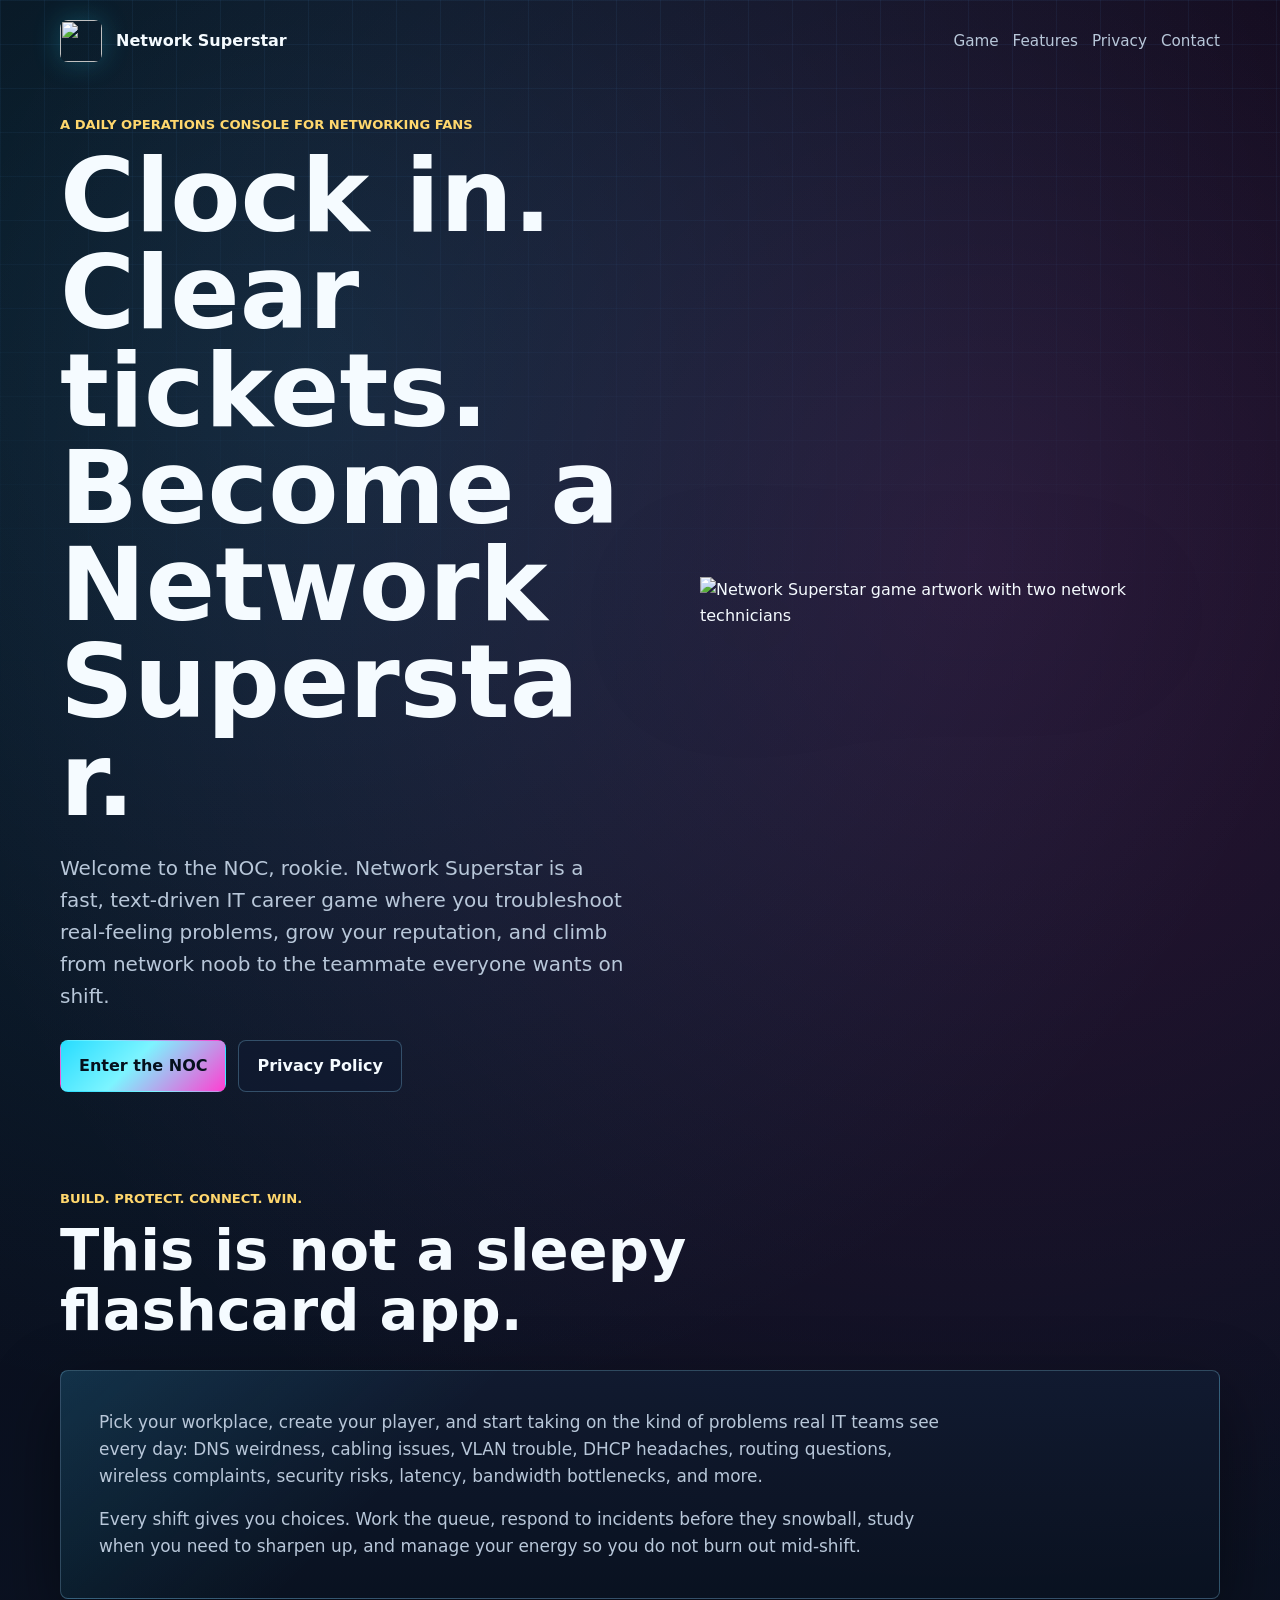
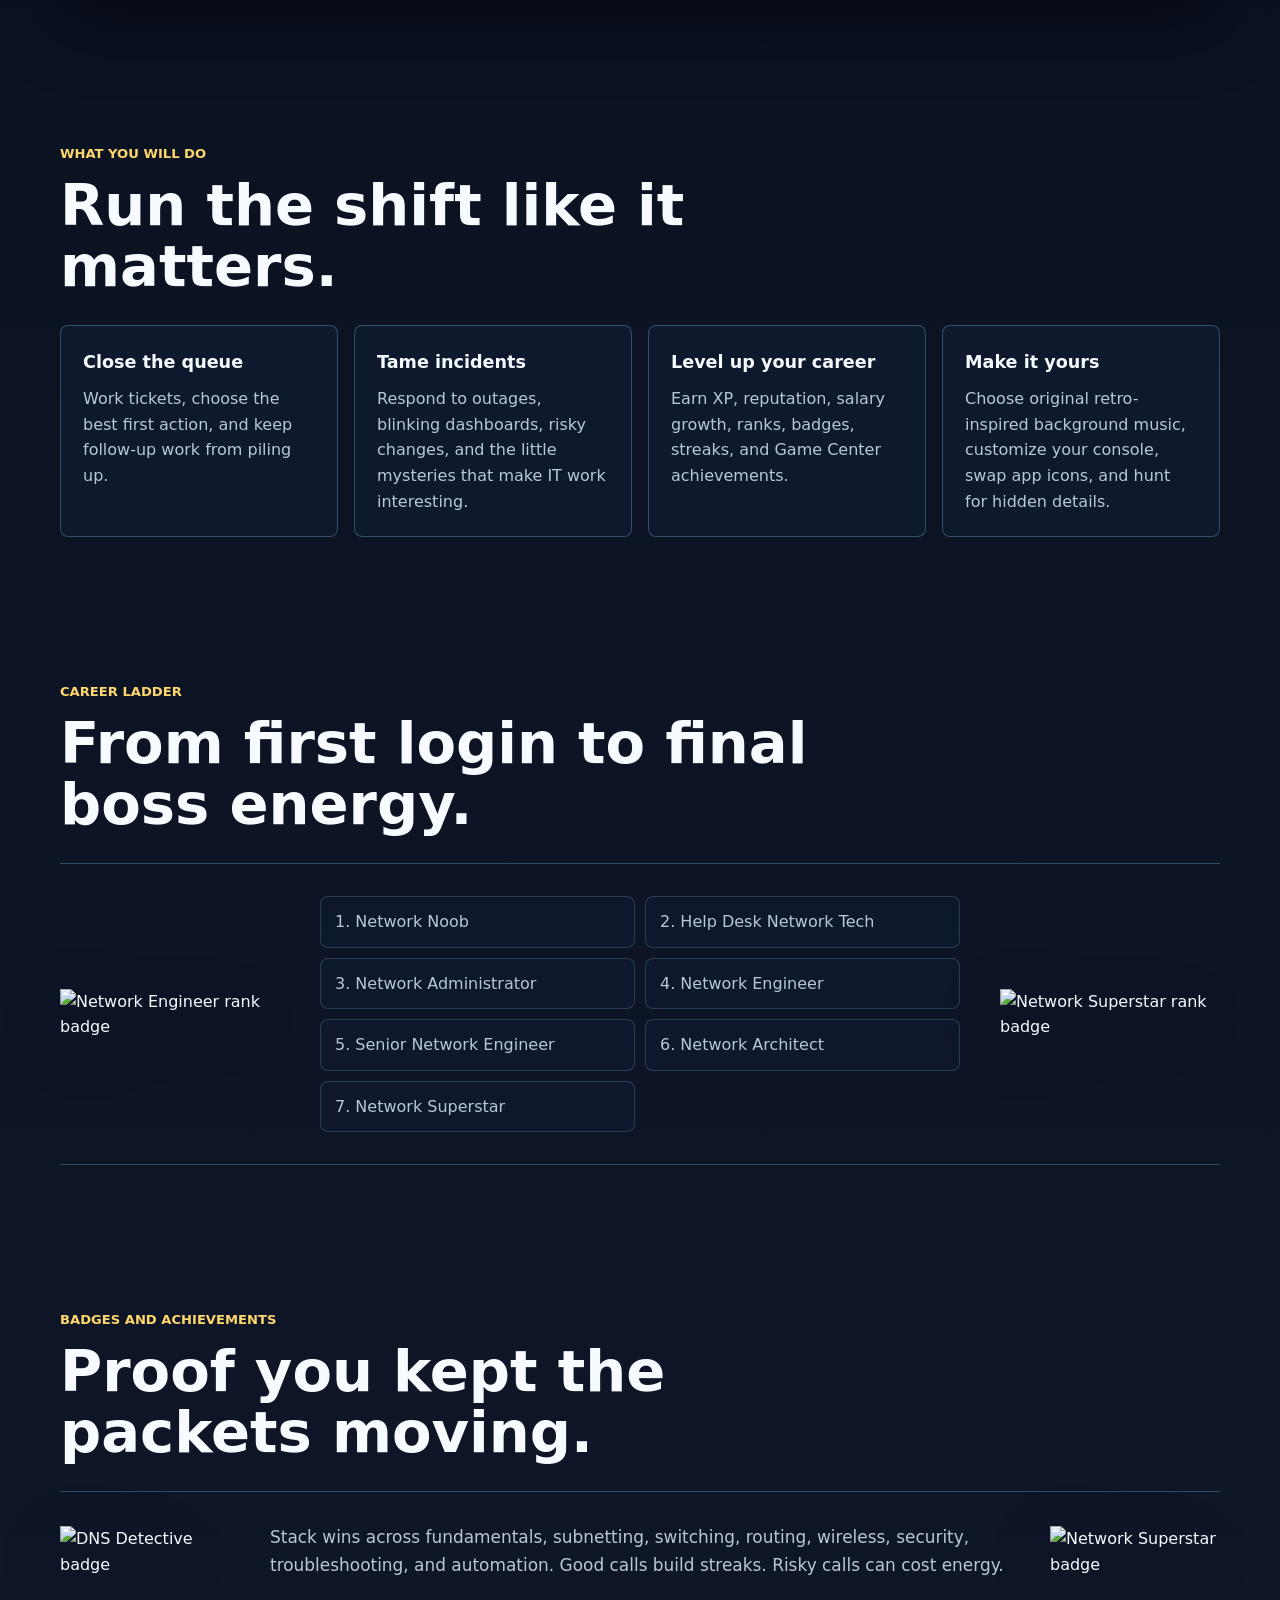
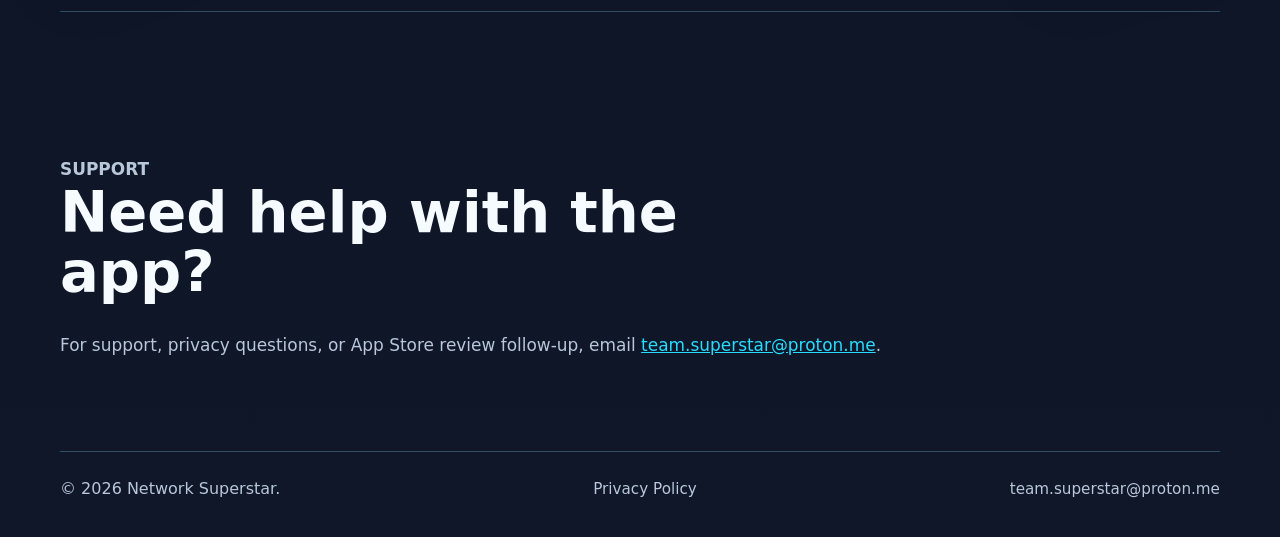
==== index.html @ b80a2f98 "First post!" ====
<!doctype html>
<html lang="en">
  <head>
    <meta charset="utf-8">
    <meta name="viewport" content="width=device-width, initial-scale=1">
    <title>Network Superstar</title>
    <meta
      name="description"
      content="Network Superstar is a fast IT career game about tickets, incidents, networking skills, ranks, badges, and becoming the teammate everyone wants on shift."
    >
    <meta name="theme-color" content="#070a16">
    <meta property="og:title" content="Network Superstar">
    <meta property="og:description" content="Clock in, clear tickets, tame incidents, and level up from network noob to Network Superstar.">
    <meta property="og:image" content="/assets/nss_loading_screen.png">
    <link rel="icon" href="/assets/app-icon.png">
    <link rel="stylesheet" href="/styles.css">
  </head>
  <body>
    <header class="site-header">
      <a class="brand" href="/" aria-label="Network Superstar home">
        <img src="/assets/app-icon.png" alt="" class="brand-icon">
        <span>Network Superstar</span>
      </a>
      <nav aria-label="Primary navigation">
        <a href="#game">Game</a>
        <a href="#features">Features</a>
        <a href="/privacy">Privacy</a>
        <a href="mailto:team.superstar@proton.me">Contact</a>
      </nav>
    </header>

    <main>
      <section class="hero" aria-labelledby="hero-title">
        <div class="hero-copy">
          <p class="eyebrow">A daily operations console for networking fans</p>
          <h1 id="hero-title">Clock in. Clear tickets. Become a Network Superstar.</h1>
          <p class="hero-lede">
            Welcome to the NOC, rookie. Network Superstar is a fast, text-driven IT career game where
            you troubleshoot real-feeling problems, grow your reputation, and climb from network noob
            to the teammate everyone wants on shift.
          </p>
          <div class="hero-actions" aria-label="Page actions">
            <a class="button primary" href="#game">Enter the NOC</a>
            <a class="button secondary" href="/privacy">Privacy Policy</a>
          </div>
        </div>
        <div class="hero-art" aria-label="Network Superstar artwork">
          <img src="/assets/nss_loading_screen.png" alt="Network Superstar game artwork with two network technicians">
        </div>
      </section>

      <section id="game" class="section intro-section" aria-labelledby="game-title">
        <div class="section-heading">
          <p class="eyebrow">Build. Protect. Connect. Win.</p>
          <h2 id="game-title">This is not a sleepy flashcard app.</h2>
        </div>
        <div class="console-panel">
          <p>
            Pick your workplace, create your player, and start taking on the kind of problems real IT
            teams see every day: DNS weirdness, cabling issues, VLAN trouble, DHCP headaches, routing
            questions, wireless complaints, security risks, latency, bandwidth bottlenecks, and more.
          </p>
          <p>
            Every shift gives you choices. Work the queue, respond to incidents before they snowball,
            study when you need to sharpen up, and manage your energy so you do not burn out mid-shift.
          </p>
        </div>
      </section>

      <section id="features" class="section" aria-labelledby="features-title">
        <div class="section-heading">
          <p class="eyebrow">What you will do</p>
          <h2 id="features-title">Run the shift like it matters.</h2>
        </div>
        <div class="feature-grid">
          <article class="feature-card">
            <h3>Close the queue</h3>
            <p>Work tickets, choose the best first action, and keep follow-up work from piling up.</p>
          </article>
          <article class="feature-card">
            <h3>Tame incidents</h3>
            <p>Respond to outages, blinking dashboards, risky changes, and the little mysteries that make IT work interesting.</p>
          </article>
          <article class="feature-card">
            <h3>Level up your career</h3>
            <p>Earn XP, reputation, salary growth, ranks, badges, streaks, and Game Center achievements.</p>
          </article>
          <article class="feature-card">
            <h3>Make it yours</h3>
            <p>Choose original retro-inspired background music, customize your console, swap app icons, and hunt for hidden details.</p>
          </article>
        </div>
      </section>

      <section class="section rank-section" aria-labelledby="rank-title">
        <div class="section-heading">
          <p class="eyebrow">Career ladder</p>
          <h2 id="rank-title">From first login to final boss energy.</h2>
        </div>
        <div class="rank-layout">
          <img src="/assets/rank-network-engineer.png" alt="Network Engineer rank badge">
          <ol class="rank-list">
            <li>Network Noob</li>
            <li>Help Desk Network Tech</li>
            <li>Network Administrator</li>
            <li>Network Engineer</li>
            <li>Senior Network Engineer</li>
            <li>Network Architect</li>
            <li>Network Superstar</li>
          </ol>
          <img src="/assets/rank-network-superstar.png" alt="Network Superstar rank badge">
        </div>
      </section>

      <section class="section badge-section" aria-labelledby="badges-title">
        <div class="section-heading">
          <p class="eyebrow">Badges and achievements</p>
          <h2 id="badges-title">Proof you kept the packets moving.</h2>
        </div>
        <div class="badge-row">
          <img src="/assets/badge-dns-detective.png" alt="DNS Detective badge">
          <div>
            <p>
              Stack wins across fundamentals, subnetting, switching, routing, wireless, security,
              troubleshooting, and automation. Good calls build streaks. Risky calls can cost energy.
            </p>
          </div>
          <img src="/assets/badge-network-superstar.png" alt="Network Superstar badge">
        </div>
      </section>

      <section class="section contact-section" aria-labelledby="contact-title">
        <div class="section-heading">
          <p class="eyebrow">Support</p>
          <h2 id="contact-title">Need help with the app?</h2>
        </div>
        <p>
          For support, privacy questions, or App Store review follow-up, email
          <a href="mailto:team.superstar@proton.me">team.superstar@proton.me</a>.
        </p>
      </section>
    </main>

    <footer class="site-footer">
      <span>&copy; 2026 Network Superstar.</span>
      <a href="/privacy">Privacy Policy</a>
      <a href="mailto:team.superstar@proton.me">team.superstar@proton.me</a>
    </footer>
  </body>
</html>
---- styles.css ----
:root {
  color-scheme: dark;
  --bg: #070a16;
  --bg-2: #0e1729;
  --panel: #111b31;
  --panel-2: #162540;
  --text: #f5fbff;
  --muted: #b8c7d9;
  --cyan: #27dcff;
  --pink: #ff3fd2;
  --gold: #ffd76d;
  --line: rgba(144, 220, 255, 0.28);
  --shadow: 0 24px 70px rgba(0, 0, 0, 0.42);
}

* {
  box-sizing: border-box;
}

html {
  scroll-behavior: smooth;
}

body {
  margin: 0;
  min-height: 100vh;
  background:
    radial-gradient(circle at 24% 10%, rgba(39, 220, 255, 0.14), transparent 30%),
    radial-gradient(circle at 76% 15%, rgba(255, 63, 210, 0.14), transparent 32%),
    linear-gradient(180deg, #070a16 0%, #0b1222 46%, #101729 100%);
  color: var(--text);
  font-family: Inter, ui-sans-serif, system-ui, -apple-system, BlinkMacSystemFont, "Segoe UI", sans-serif;
  line-height: 1.6;
}

body::before {
  position: fixed;
  inset: 0;
  z-index: -1;
  content: "";
  background-image:
    linear-gradient(rgba(91, 174, 255, 0.08) 1px, transparent 1px),
    linear-gradient(90deg, rgba(91, 174, 255, 0.08) 1px, transparent 1px);
  background-size: 44px 44px;
  mask-image: linear-gradient(to bottom, rgba(0, 0, 0, 0.85), transparent 78%);
}

a {
  color: inherit;
}

.site-header,
.site-footer {
  width: min(1160px, calc(100% - 32px));
  margin: 0 auto;
}

.site-header {
  display: flex;
  align-items: center;
  justify-content: space-between;
  gap: 24px;
  padding: 20px 0;
}

.brand,
.site-header nav,
.site-footer {
  display: flex;
  align-items: center;
  gap: 14px;
}

.brand {
  color: var(--text);
  font-weight: 800;
  text-decoration: none;
}

.brand-icon {
  width: 42px;
  height: 42px;
  border-radius: 8px;
  box-shadow: 0 0 28px rgba(39, 220, 255, 0.24);
}

.site-header nav {
  flex-wrap: wrap;
  justify-content: flex-end;
}

.site-header nav a,
.site-footer a {
  color: var(--muted);
  font-size: 0.95rem;
  text-decoration: none;
}

.site-header nav a:hover,
.site-footer a:hover,
.policy-content a,
.contact-section a {
  color: var(--cyan);
}

.hero {
  display: grid;
  grid-template-columns: minmax(0, 1fr) minmax(320px, 520px);
  align-items: center;
  gap: clamp(24px, 6vw, 72px);
  width: min(1160px, calc(100% - 32px));
  min-height: calc(100vh - 86px);
  margin: 0 auto;
  padding: 32px 0 56px;
}

.hero-copy {
  max-width: 680px;
}

.eyebrow {
  margin: 0 0 12px;
  color: var(--gold);
  font-size: 0.82rem;
  font-weight: 800;
  text-transform: uppercase;
}

h1,
h2,
h3,
p {
  overflow-wrap: break-word;
}

h1 {
  max-width: 760px;
  margin: 0;
  font-size: clamp(2.8rem, 8vw, 6.7rem);
  line-height: 0.95;
}

h2 {
  margin: 0;
  font-size: clamp(2rem, 4.5vw, 4rem);
  line-height: 1.05;
}

h3 {
  margin: 0 0 10px;
  font-size: 1.1rem;
}

.hero-lede {
  max-width: 650px;
  margin: 24px 0 0;
  color: var(--muted);
  font-size: clamp(1.04rem, 2vw, 1.25rem);
}

.hero-actions {
  display: flex;
  flex-wrap: wrap;
  gap: 12px;
  margin-top: 28px;
}

.button {
  display: inline-flex;
  align-items: center;
  justify-content: center;
  min-height: 48px;
  padding: 12px 18px;
  border: 1px solid var(--line);
  border-radius: 8px;
  font-weight: 800;
  text-decoration: none;
}

.button.primary {
  background: linear-gradient(135deg, var(--cyan), #7cf4ff 44%, var(--pink));
  color: #06101d;
  border-color: transparent;
}

.button.secondary {
  background: rgba(17, 27, 49, 0.7);
  color: var(--text);
}

.hero-art {
  position: relative;
}

.hero-art img {
  display: block;
  width: 100%;
  max-height: calc(100vh - 120px);
  object-fit: contain;
  filter: drop-shadow(0 24px 58px rgba(0, 0, 0, 0.55));
}

.section {
  width: min(1160px, calc(100% - 32px));
  margin: 0 auto;
  padding: 72px 0;
}

.intro-section {
  padding-top: 40px;
}

.section-heading {
  max-width: 760px;
  margin-bottom: 28px;
}

.console-panel {
  padding: clamp(22px, 4vw, 38px);
  border: 1px solid var(--line);
  border-radius: 8px;
  background:
    linear-gradient(135deg, rgba(39, 220, 255, 0.12), transparent 32%),
    linear-gradient(180deg, rgba(17, 27, 49, 0.92), rgba(10, 18, 33, 0.92));
  box-shadow: var(--shadow);
}

.console-panel p,
.contact-section p,
.badge-row p {
  max-width: 860px;
  margin: 0;
  color: var(--muted);
  font-size: 1.06rem;
}

.console-panel p + p {
  margin-top: 16px;
}

.feature-grid {
  display: grid;
  grid-template-columns: repeat(4, minmax(0, 1fr));
  gap: 16px;
}

.feature-card {
  min-height: 190px;
  padding: 22px;
  border: 1px solid var(--line);
  border-radius: 8px;
  background: rgba(17, 27, 49, 0.82);
}

.feature-card p {
  margin: 0;
  color: var(--muted);
}

.rank-layout,
.badge-row {
  display: grid;
  align-items: center;
  gap: clamp(18px, 4vw, 40px);
  border-top: 1px solid var(--line);
  border-bottom: 1px solid var(--line);
  padding: 32px 0;
}

.rank-layout {
  grid-template-columns: 220px minmax(220px, 1fr) 220px;
}

.badge-row {
  grid-template-columns: 170px minmax(220px, 1fr) 170px;
}

.rank-layout img,
.badge-row img {
  width: 100%;
  height: auto;
  filter: drop-shadow(0 16px 32px rgba(0, 0, 0, 0.38));
}

.rank-list {
  display: grid;
  grid-template-columns: repeat(2, minmax(0, 1fr));
  gap: 10px;
  margin: 0;
  padding: 0;
  list-style-position: inside;
}

.rank-list li {
  padding: 12px 14px;
  border: 1px solid rgba(144, 220, 255, 0.2);
  border-radius: 8px;
  background: rgba(17, 27, 49, 0.64);
  color: var(--muted);
}

.contact-section {
  padding-bottom: 92px;
}

.site-footer {
  justify-content: space-between;
  flex-wrap: wrap;
  padding: 24px 0 36px;
  border-top: 1px solid var(--line);
  color: var(--muted);
}

.policy-page {
  width: min(920px, calc(100% - 32px));
  margin: 0 auto;
}

.policy-hero {
  padding: 82px 0 34px;
}

.policy-hero h1 {
  font-size: clamp(2.6rem, 7vw, 5.2rem);
}

.policy-hero p:not(.eyebrow) {
  color: var(--muted);
}

.policy-content {
  padding: 28px 0 90px;
}

.policy-content h2 {
  margin-top: 34px;
  font-size: clamp(1.35rem, 3vw, 2rem);
}

.policy-content p,
.policy-content li {
  color: var(--muted);
  font-size: 1.02rem;
}

.policy-content ul {
  padding-left: 22px;
}

@media (max-width: 900px) {
  .hero,
  .feature-grid,
  .rank-layout,
  .badge-row {
    grid-template-columns: 1fr;
  }

  .hero {
    min-height: auto;
    padding-top: 24px;
  }

  .hero-art img {
    max-height: none;
  }

  .rank-layout img,
  .badge-row img {
    width: min(220px, 70vw);
    margin: 0 auto;
  }
}

@media (max-width: 640px) {
  .site-header {
    align-items: flex-start;
    flex-direction: column;
  }

  .site-header nav {
    justify-content: flex-start;
  }

  .rank-list {
    grid-template-columns: 1fr;
  }

  .section {
    padding: 54px 0;
  }
}
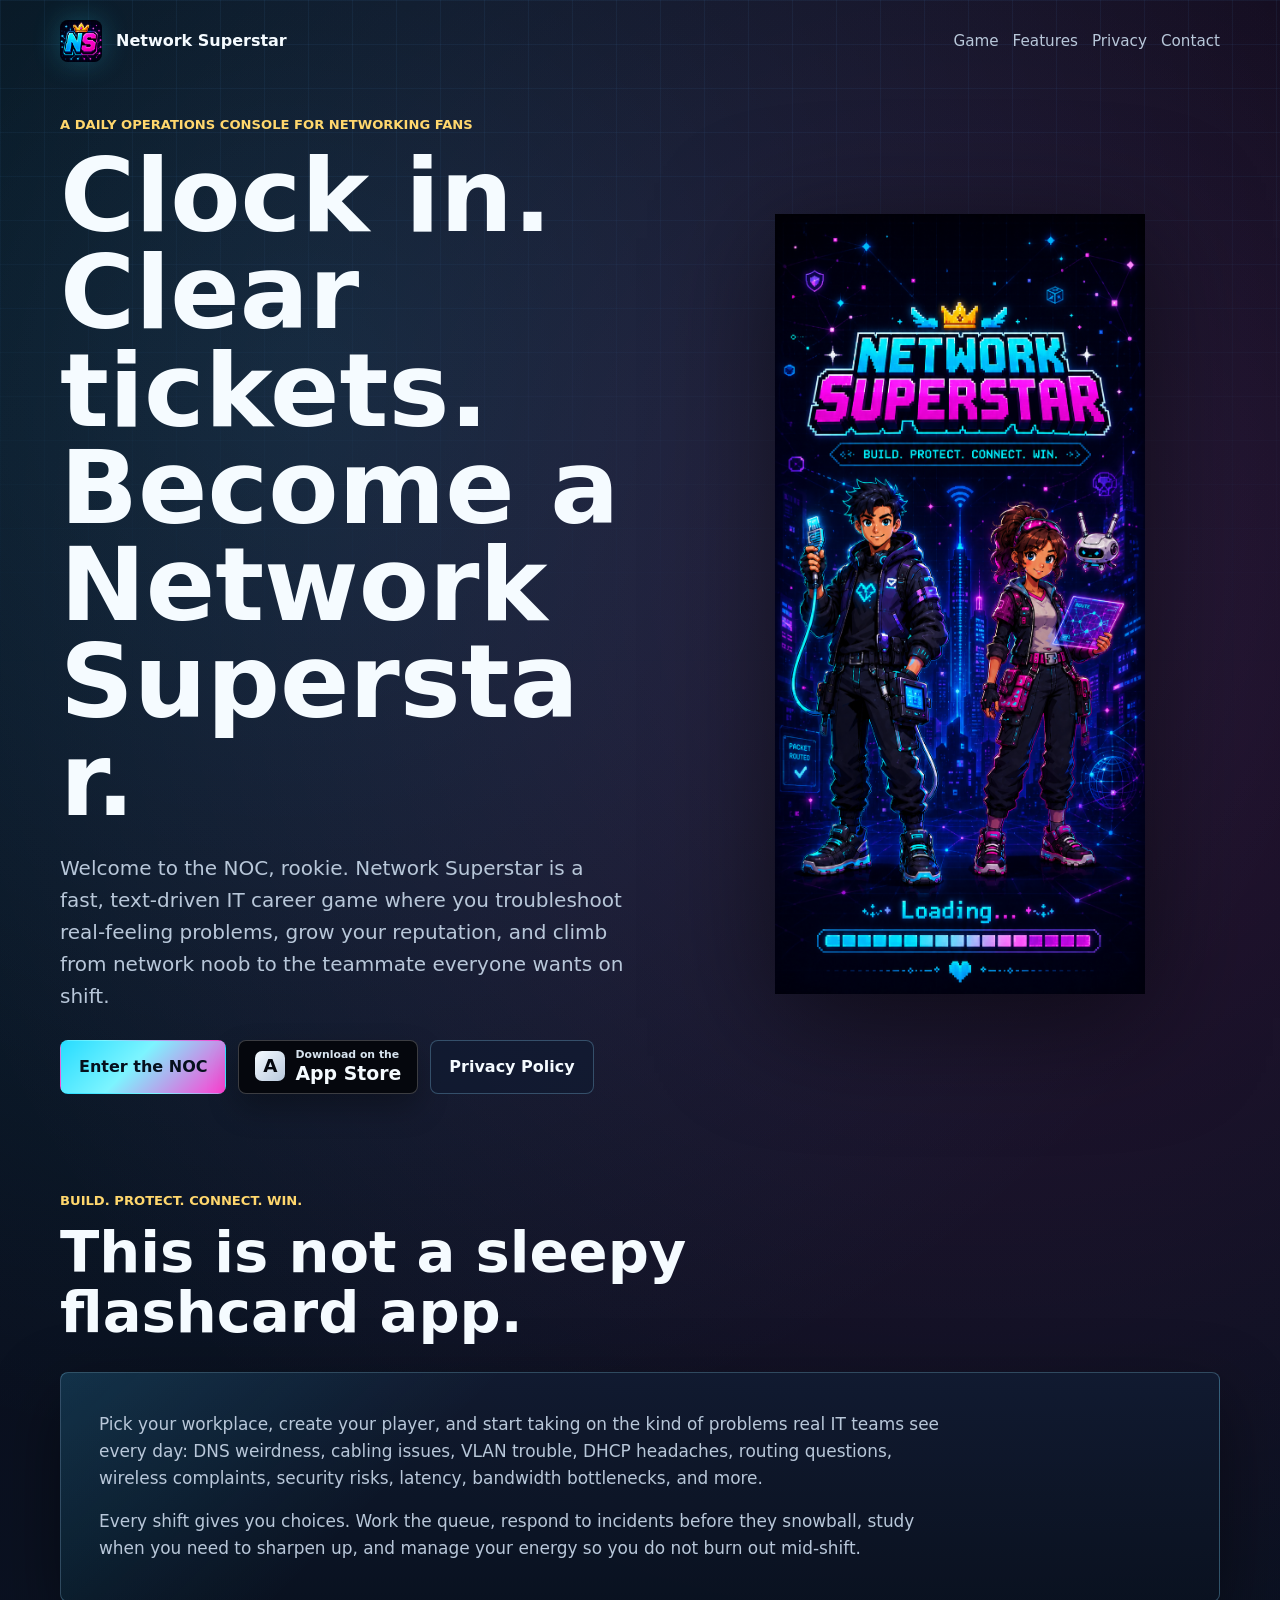
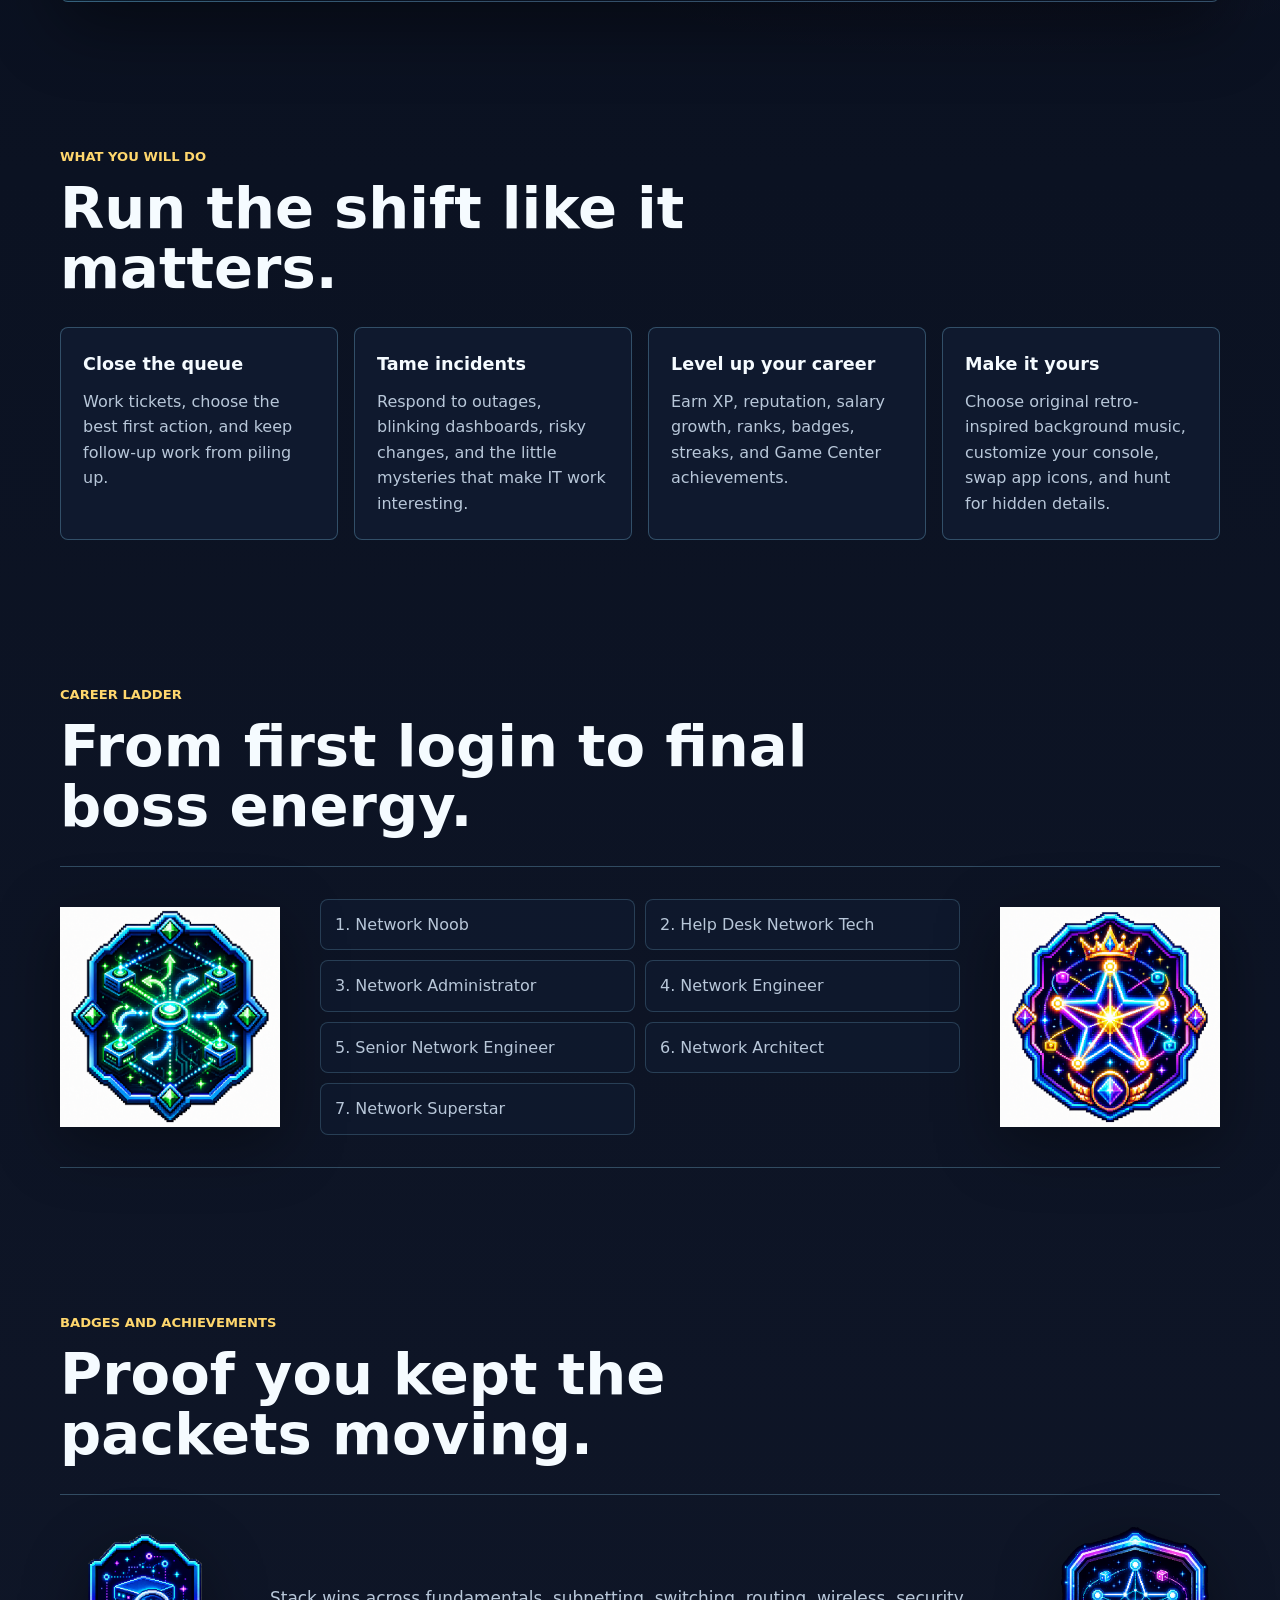
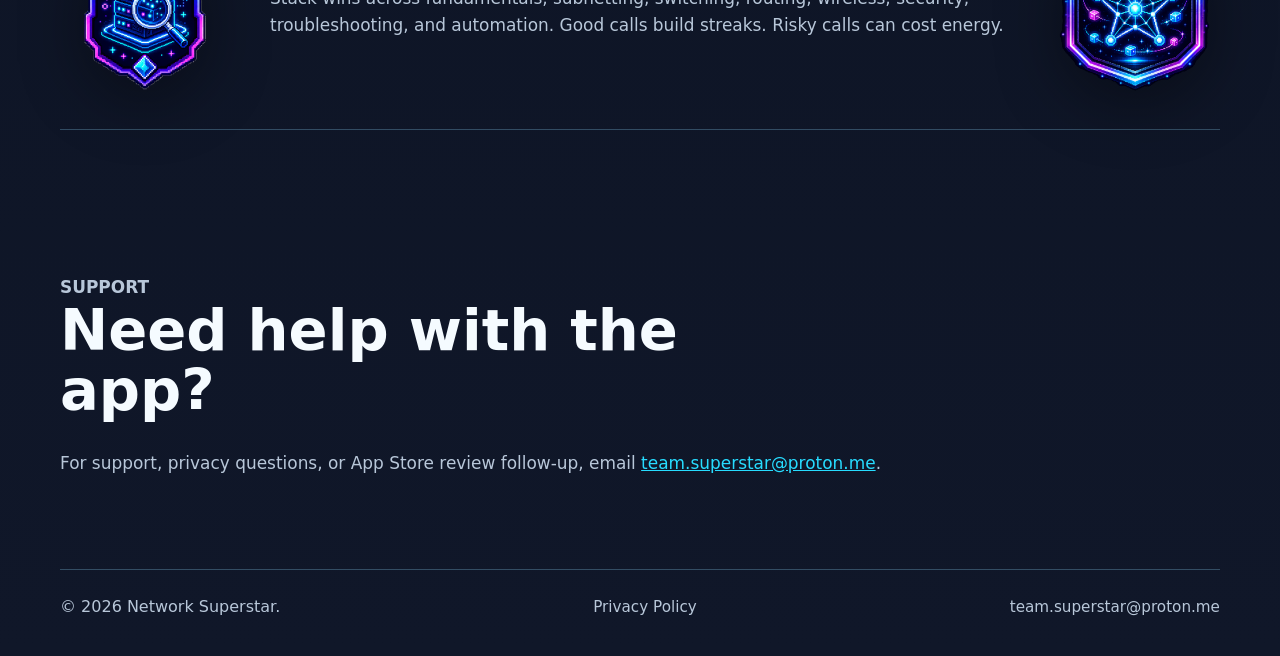
==== commit 7715caba: "Add files via upload" ====
--- a/index.html
+++ b/index.html
@@ -41,6 +41,13 @@
           </p>
           <div class="hero-actions" aria-label="Page actions">
             <a class="button primary" href="#game">Enter the NOC</a>
+            <a class="app-store-button" href="#" aria-label="Download Network Superstar on the App Store">
+              <span class="app-store-icon" aria-hidden="true">A</span>
+              <span>
+                <small>Download on the</small>
+                App Store
+              </span>
+            </a>
             <a class="button secondary" href="/privacy">Privacy Policy</a>
           </div>
         </div>
--- a/styles.css
+++ b/styles.css
@@ -188,6 +188,44 @@
   color: var(--text);
 }
 
+.app-store-button {
+  display: inline-flex;
+  align-items: center;
+  gap: 10px;
+  min-height: 54px;
+  padding: 9px 16px 10px;
+  border: 1px solid rgba(255, 255, 255, 0.22);
+  border-radius: 8px;
+  background: #05070d;
+  color: var(--text);
+  font-size: 1.18rem;
+  font-weight: 800;
+  line-height: 1;
+  text-decoration: none;
+  box-shadow: 0 14px 30px rgba(0, 0, 0, 0.28);
+}
+
+.app-store-button small {
+  display: block;
+  margin-bottom: 3px;
+  color: #d7e3ee;
+  font-size: 0.68rem;
+  font-weight: 700;
+}
+
+.app-store-icon {
+  display: inline-flex;
+  align-items: center;
+  justify-content: center;
+  width: 30px;
+  height: 30px;
+  color: #05070d;
+  border-radius: 7px;
+  background: linear-gradient(135deg, #f5fbff, #b9c9dd);
+  font-size: 1.15rem;
+  font-weight: 900;
+}
+
 .hero-art {
   position: relative;
 }
